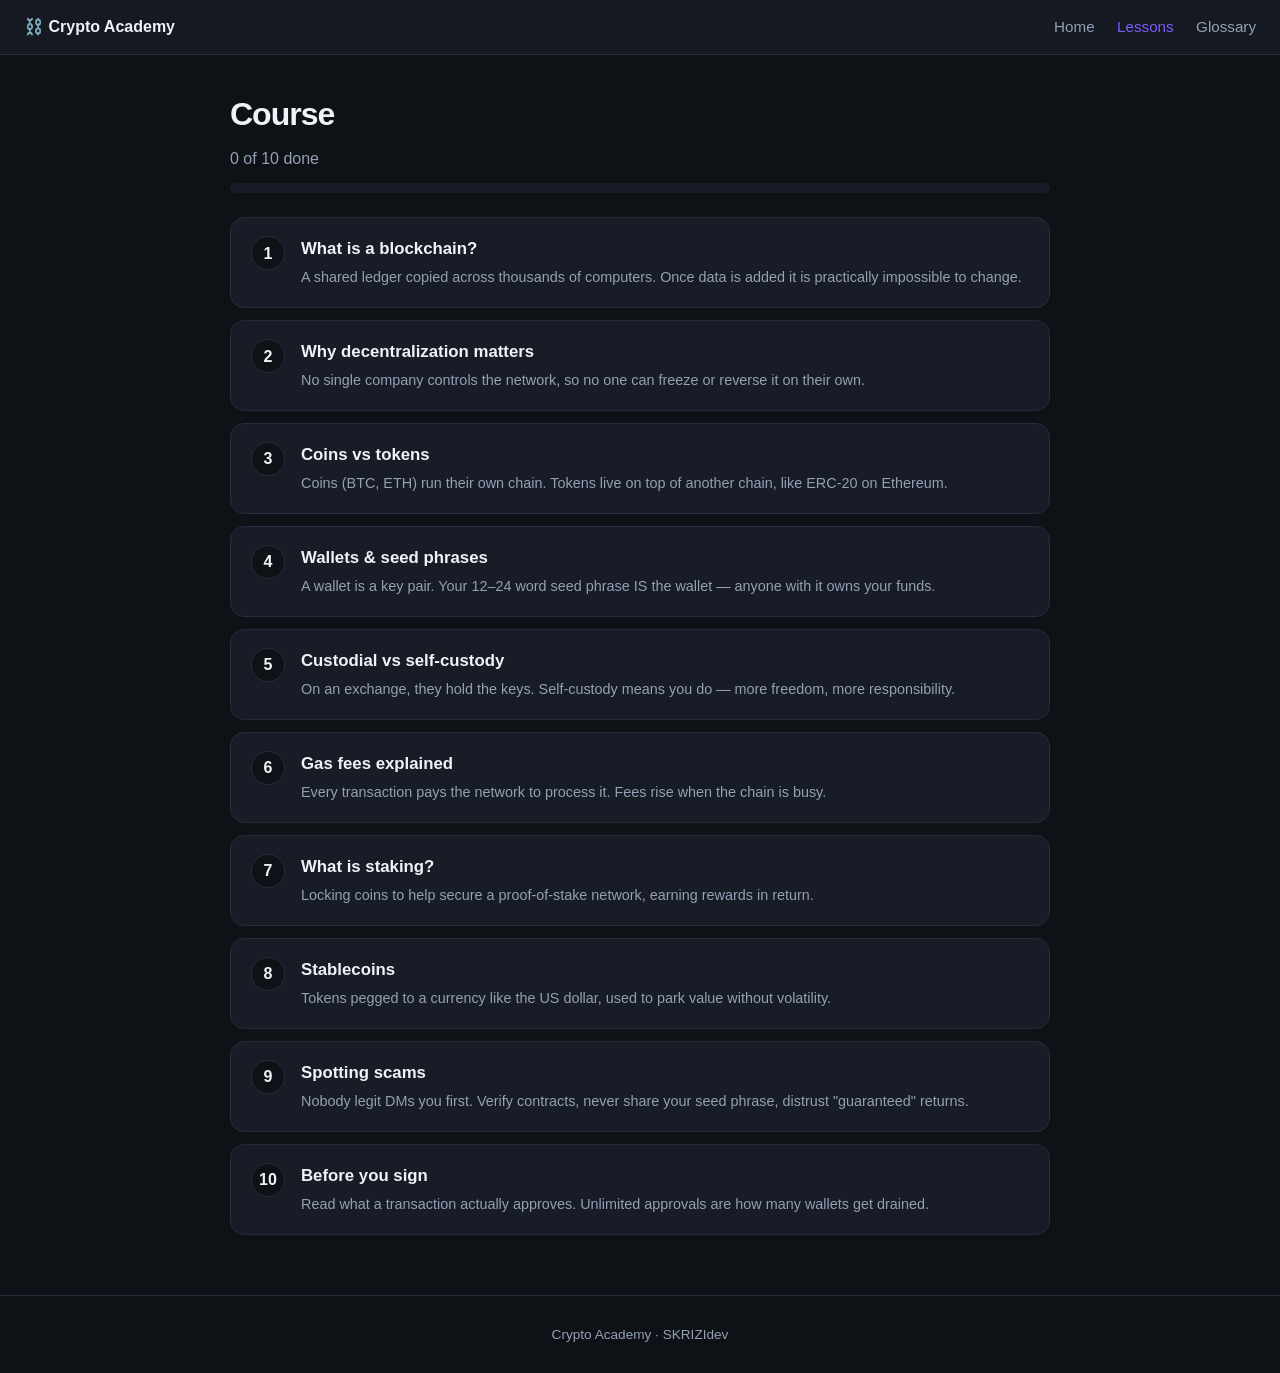
==== lessons.html @ a6da2ed9 "feat: crypto-academy — initial site" ====
<!DOCTYPE html>
<html lang="en">
<head>
<meta charset="UTF-8">
<meta name="viewport" content="width=device-width, initial-scale=1.0">
<title>Lessons — Crypto Academy</title>
<link rel="stylesheet" href="css/style.css">
</head>
<body>
<header class="topbar">
  <a class="brand" href="index.html">⛓️ Crypto Academy</a>
  <nav>
    <a href="index.html">Home</a>
    <a href="lessons.html" class="active">Lessons</a>
    <a href="glossary.html">Glossary</a>
  </nav>
</header>
<main class="wrap">
  <h1 class="page-title">Course</h1>
  <p class="muted" id="progressLabel">0 of 10 done</p>
  <div class="progress"><div id="bar"></div></div>
  <div id="lessons" class="lessons"></div>
</main>
<footer class="foot">Crypto Academy · SKRIZIdev</footer>
<script src="js/lessons.js"></script>
</body>
</html>
---- css/style.css ----
:root{
  --bg:#0e1116; --panel:#171c26; --line:#252c3a; --txt:#eef2f9; --muted:#94a0b4;
  --accent:#7c5cff; --accent2:#00d3a7;
}
*{box-sizing:border-box;margin:0;padding:0}
body{font-family:-apple-system,BlinkMacSystemFont,"Segoe UI",Roboto,sans-serif;background:var(--bg);color:var(--txt);line-height:1.6}
a{color:inherit;text-decoration:none}
.topbar{display:flex;align-items:center;justify-content:space-between;padding:14px 24px;background:rgba(23,28,38,.8);backdrop-filter:blur(8px);border-bottom:1px solid var(--line);position:sticky;top:0;z-index:10}
.brand{font-weight:700}
nav a{color:var(--muted);margin-left:18px;font-size:.95rem}
nav a:hover,nav a.active{color:var(--accent)}
.hero{padding:80px 24px;text-align:center;background:radial-gradient(1200px 400px at 50% -10%,rgba(124,92,255,.25),transparent)}
.hero-in{max-width:680px;margin:0 auto}
.hero h1{font-size:3rem;line-height:1.1;letter-spacing:-1.5px;margin-bottom:18px}
.hero p{color:var(--muted);font-size:1.1rem;margin-bottom:26px}
.btn{display:inline-block;background:linear-gradient(135deg,var(--accent),var(--accent2));color:#fff;font-weight:700;padding:13px 26px;border-radius:12px}
.btn:hover{filter:brightness(1.08)}
.wrap{max-width:860px;margin:0 auto;padding:34px 20px 60px}
.page-title{font-size:2rem;letter-spacing:-1px;margin-bottom:6px}
.muted{color:var(--muted)}
.features{display:grid;grid-template-columns:repeat(3,1fr);gap:16px;margin:20px 0}
.feat{background:var(--panel);border:1px solid var(--line);border-radius:16px;padding:22px}
.feat span{font-size:1.8rem}
.feat h3{margin:10px 0 6px}
.feat p{color:var(--muted);font-size:.92rem}
.card{background:var(--panel);border:1px solid var(--line);border-radius:16px;padding:28px;text-align:center;margin-top:8px}
.card h2{margin-bottom:8px}
.card p{color:var(--muted);margin-bottom:18px}
.progress{height:10px;background:var(--panel);border-radius:6px;overflow:hidden;margin:12px 0 24px}
#bar{height:100%;width:0;background:linear-gradient(90deg,var(--accent),var(--accent2));transition:width .3s}
.lessons{display:flex;flex-direction:column;gap:12px}
.lesson{background:var(--panel);border:1px solid var(--line);border-radius:14px;padding:18px 20px;display:flex;gap:16px;align-items:flex-start;cursor:pointer;transition:border-color .2s}
.lesson:hover{border-color:var(--accent)}
.lesson.done{opacity:.65}
.lesson .num{width:34px;height:34px;flex:none;border-radius:50%;background:var(--bg);border:1px solid var(--line);display:grid;place-items:center;font-weight:700}
.lesson.done .num{background:var(--accent2);border-color:var(--accent2);color:#062}
.lesson h3{font-size:1.05rem;margin-bottom:3px}
.lesson p{color:var(--muted);font-size:.9rem}
.search{width:100%;font:inherit;padding:12px 14px;border-radius:12px;border:1px solid var(--line);background:var(--panel);color:var(--txt);margin-bottom:18px}
.search:focus{outline:2px solid var(--accent)}
.terms{display:flex;flex-direction:column;gap:10px}
.term{background:var(--panel);border:1px solid var(--line);border-radius:12px;padding:16px 18px}
.term h3{color:var(--accent2);font-size:1rem;margin-bottom:4px}
.term p{color:var(--muted);font-size:.92rem}
.foot{text-align:center;color:var(--muted);padding:28px;font-size:.85rem;border-top:1px solid var(--line)}
@media(max-width:640px){.features{grid-template-columns:1fr}.hero h1{font-size:2.2rem}}
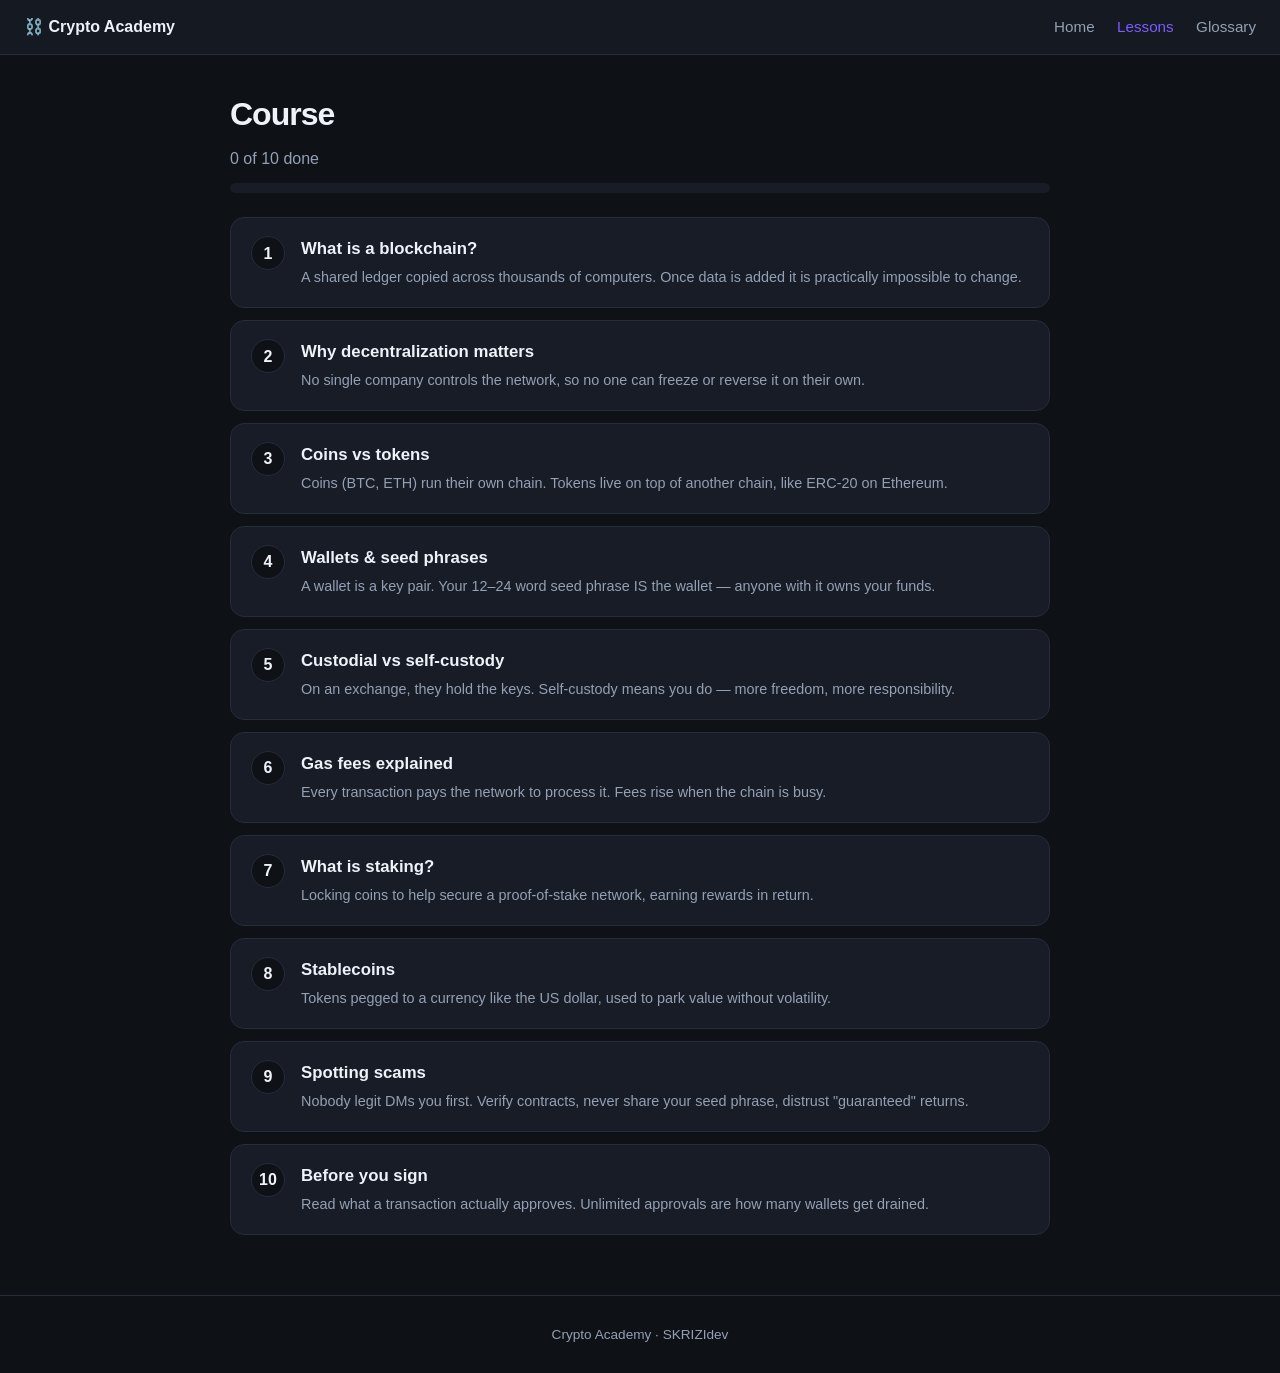
==== commit 4612c76b: "enhance: floating hero orbs, staggered reveals, completion toasts, hover motion" ====
--- a/lessons.html
+++ b/lessons.html
@@ -22,6 +22,7 @@
   <div id="lessons" class="lessons"></div>
 </main>
 <footer class="foot">Crypto Academy · SKRIZIdev</footer>
+<script src="js/ui.js"></script>
 <script src="js/lessons.js"></script>
 </body>
 </html>
--- a/css/style.css
+++ b/css/style.css
@@ -44,3 +44,26 @@
 .term p{color:var(--muted);font-size:.92rem}
 .foot{text-align:center;color:var(--muted);padding:28px;font-size:.85rem;border-top:1px solid var(--line)}
 @media(max-width:640px){.features{grid-template-columns:1fr}.hero h1{font-size:2.2rem}}
+
+/* ---- enhancements: floating orbs, reveals, hover ---- */
+@keyframes riseIn{from{opacity:0;transform:translateY(22px)}to{opacity:1;transform:none}}
+@keyframes floatA{0%,100%{transform:translate(0,0)}50%{transform:translate(30px,-24px)}}
+@keyframes floatB{0%,100%{transform:translate(0,0)}50%{transform:translate(-26px,20px)}}
+.hero{position:relative;overflow:hidden}
+.orb{position:absolute;border-radius:50%;filter:blur(30px);pointer-events:none;z-index:0}
+.orb.o1{width:280px;height:280px;top:-60px;left:8%;background:radial-gradient(circle,rgba(124,92,255,.5),transparent 70%);animation:floatA 9s ease-in-out infinite}
+.orb.o2{width:240px;height:240px;top:20px;right:6%;background:radial-gradient(circle,rgba(0,211,167,.4),transparent 70%);animation:floatB 11s ease-in-out infinite}
+.hero-in{position:relative;z-index:1}
+.reveal{animation:riseIn .6s cubic-bezier(.2,.8,.3,1) both}
+.features .feat:nth-child(1){animation-delay:.05s}
+.features .feat:nth-child(2){animation-delay:.15s}
+.features .feat:nth-child(3){animation-delay:.25s}
+.feat{transition:transform .2s,border-color .2s}
+.feat:hover{transform:translateY(-6px);border-color:var(--accent)}
+.btn{transition:transform .12s,filter .15s}
+.btn:active{transform:scale(.96)}
+.lesson{animation:riseIn .45s ease both}
+.lesson:hover{transform:translateX(4px)}
+.lesson .num{transition:transform .3s}
+.lesson.done .num{transform:rotate(360deg)}
+.term{animation:riseIn .4s ease both}
